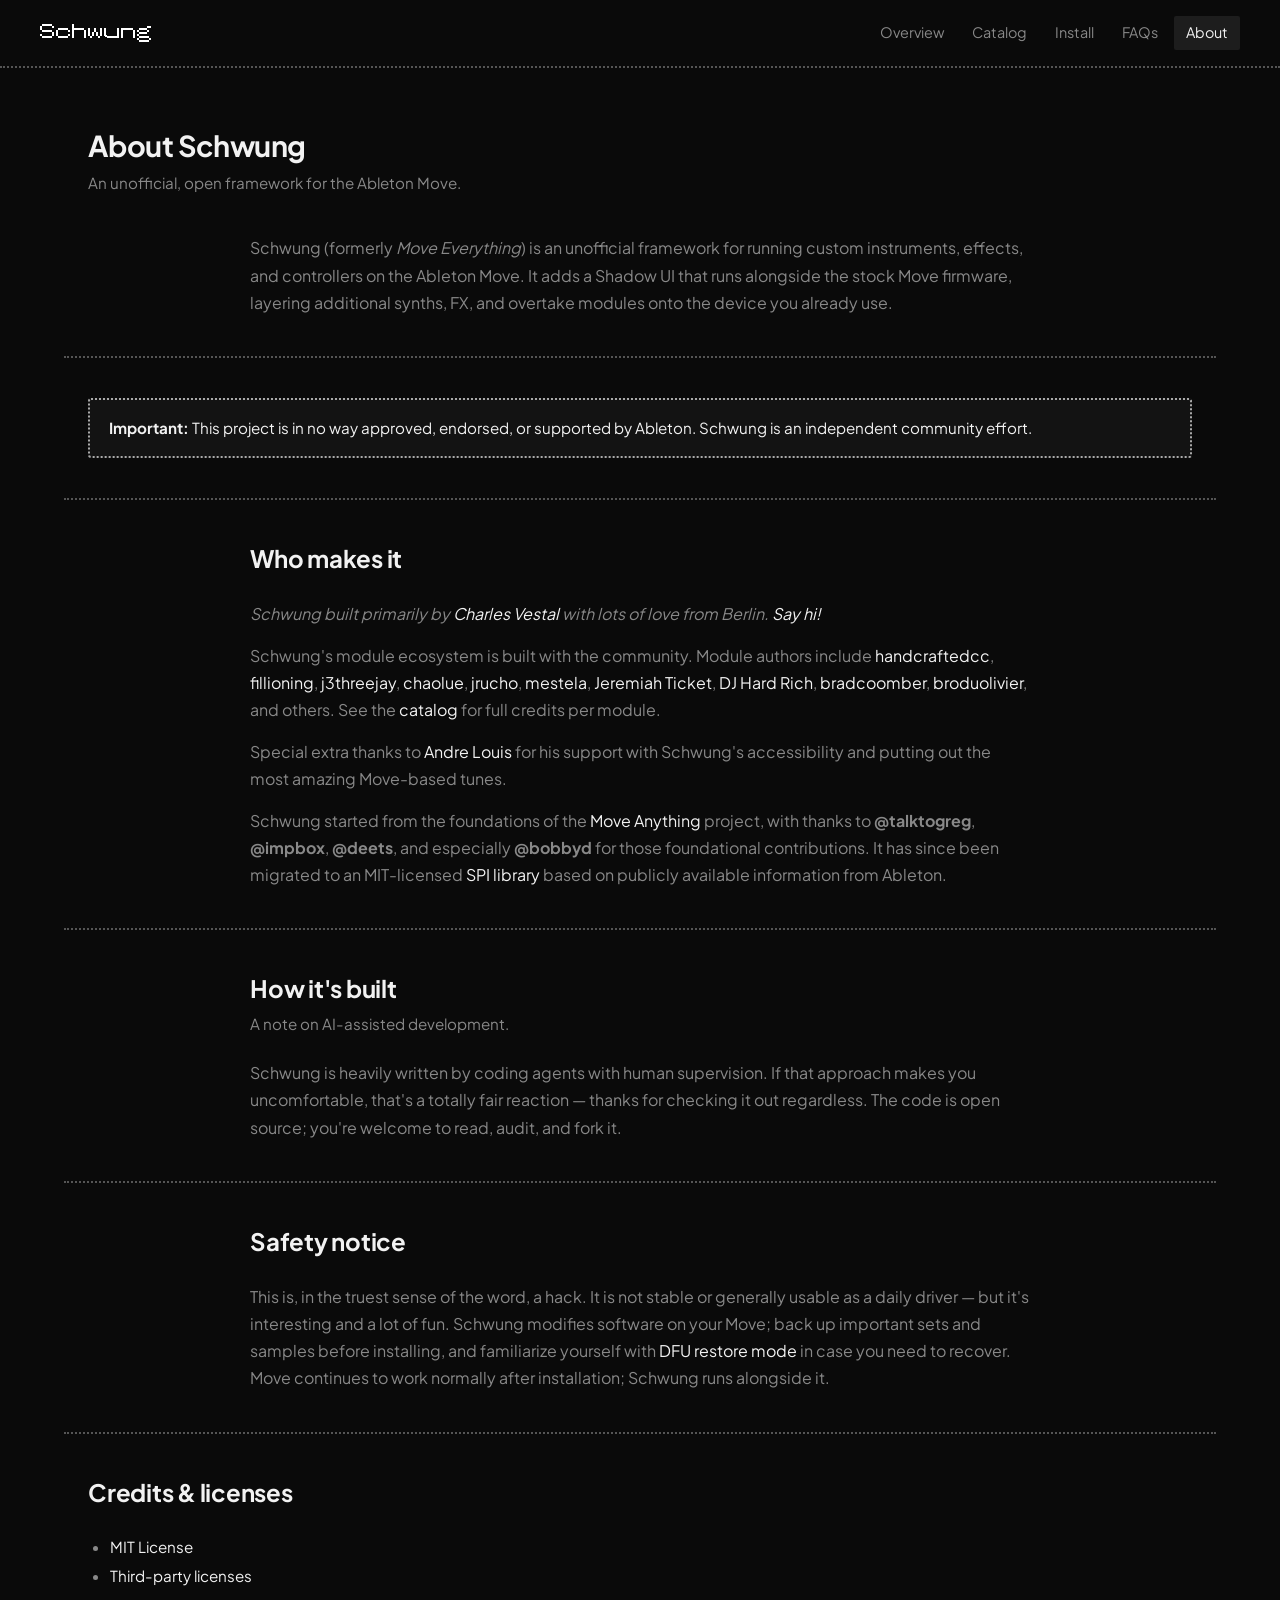
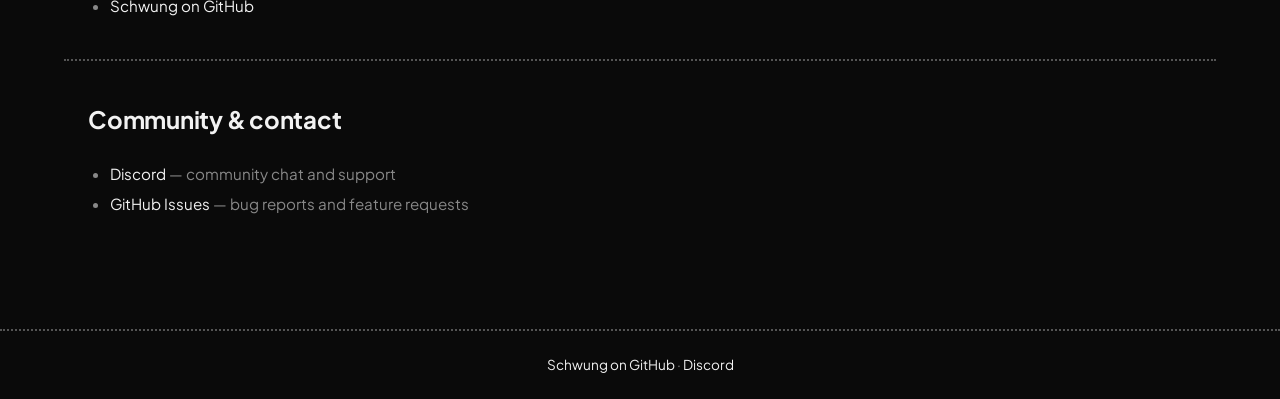
==== about.html @ d6eba62a "Update about.html" ====
<!DOCTYPE html>
<html lang="en">
<head>
    <meta charset="UTF-8">
    <meta name="viewport" content="width=device-width, initial-scale=1.0">
    <title>About · Schwung</title>
    <link rel="stylesheet" href="style.css">
</head>
<body class="page-about">
    <header class="site-nav">
        <div class="nav-inner">
            <a class="nav-brand" href="index.html" aria-label="Schwung home">
                <img src="images/schwung-logo-wordmark.png" alt="Schwung" class="brand-logo">
            </a>
            <nav class="nav-links" aria-label="Primary">
                <a class="nav-link" href="index.html">Overview</a>
                <a class="nav-link" href="catalog.html">Catalog</a>
                <a class="nav-link" href="install.html">Install</a>
                <a class="nav-link" href="faqs.html">FAQs</a>
                <a class="nav-link active" href="about.html" aria-current="page">About</a>
            </nav>
        </div>
    </header>

    <main>
        <div class="page-heading" style="max-width: 1200px; margin: 2rem auto 0; padding: 0 1.5rem;">
            <h1>About Schwung</h1>
            <p class="subtitle">An unofficial, open framework for the Ableton Move.</p>
        </div>

        <section class="section">
            <div class="section-prose">
                <p>
                    Schwung (formerly <em>Move Everything</em>) is an unofficial framework for running custom instruments, effects, and controllers on the Ableton Move. It adds a Shadow UI that runs alongside the stock Move firmware, layering additional synths, FX, and overtake modules onto the device you already use.
                </p>
            </div>
        </section>

        <section class="section">
            <div class="callout">
                <strong>Important:</strong> This project is in no way approved, endorsed, or supported by Ableton. Schwung is an independent community effort.
            </div>
        </section>

        <section class="section">
            <div class="section-header">
                <h2>Who makes it</h2>
            </div>
            <div class="section-prose">
                <p>
                    <!-- TODO: Charles bio paragraph -->
                    <em>Schwung built primarily by <a href="https://charles.pizza">Charles Vestal</a> with lots of love from Berlin. <a href="mailto:charles@charles.pizza">Say hi!</a></em>
                </p>
                <p>
                    Schwung's module ecosystem is built with the community. Module authors include
                    <a href="https://github.com/handcraftedcc" target="_blank" rel="noopener">handcraftedcc</a>,
                    <a href="https://github.com/fillioning" target="_blank" rel="noopener">fillioning</a>,
                    <a href="https://github.com/j3threejay" target="_blank" rel="noopener">j3threejay</a>,
                    <a href="https://github.com/chaolue" target="_blank" rel="noopener">chaolue</a>,
                    <a href="https://github.com/jrucho" target="_blank" rel="noopener">jrucho</a>,
                    <a href="https://github.com/mestela" target="_blank" rel="noopener">mestela</a>,
                    <a href="https://github.com/CatsAreCool710" target="_blank" rel="noopener">Jeremiah Ticket</a>,
                    <a href="https://github.com/djhardrich" target="_blank" rel="noopener">DJ Hard Rich</a>,
                    <a href="https://github.com/wolfrenegade1976" target="_blank" rel="noopener">bradcoomber</a>,
                    <a href="https://github.com/broduoliviercontact-web" target="_blank" rel="noopener">broduolivier</a>,
                    and others. See the <a href="catalog.html">catalog</a> for full credits per module.
                </p>
                <p>Special extra thanks to <a href="https://www.youtube.com/channel/UCqtMRZeGSGWMAy0AX31K0MQ">Andre Louis</a> for his support with Schwung's accessibility and putting out the most amazing Move-based tunes.</p>
                <p>
                    Schwung started from the foundations of the <a href="https://github.com/bobbydigitales/move-anything" target="_blank" rel="noopener">Move Anything</a> project, with thanks to <strong>@talktogreg</strong>, <strong>@impbox</strong>, <strong>@deets</strong>, and especially <strong>@bobbyd</strong> for those foundational contributions. It has since been migrated to an MIT-licensed <a href="https://github.com/charlesvestal/schwung-spi" target="_blank" rel="noopener">SPI library</a> based on publicly available information from Ableton.
                </p>
            </div>
        </section>

        <section class="section">
            <div class="section-header">
                <h2>How it's built</h2>
                <p>A note on AI-assisted development.</p>
            </div>
            <div class="section-prose">
                <p>
                    Schwung is heavily written by coding agents with human supervision. If that approach makes you uncomfortable, that's a totally fair reaction — thanks for checking it out regardless. The code is open source; you're welcome to read, audit, and fork it.
                </p>
            </div>
        </section>

        <section class="section">
            <div class="section-header">
                <h2>Safety notice</h2>
            </div>
            <div class="section-prose">
                <p>
                    This is, in the truest sense of the word, a hack. It is not stable or generally usable as a daily driver — but it's interesting and a lot of fun. Schwung modifies software on your Move; back up important sets and samples before installing, and familiarize yourself with <a href="https://ableton.centercode.com/project/article/item.html?cap=ecd3942a1fe3405eb27a806608401a0b&arttypeid=%7Be70be312-f44a-418b-bb74-ed1030e3a49a%7D&artid=%7BC0A2D9E2-D52F-4DEB-8BEE-356B65C8942E%7D" target="_blank" rel="noopener">DFU restore mode</a> in case you need to recover. Move continues to work normally after installation; Schwung runs alongside it.
                </p>
            </div>
        </section>

        <section class="section">
            <div class="section-header">
                <h2>Credits &amp; licenses</h2>
            </div>
            <ul class="bullet-list">
                <li><a href="https://github.com/charlesvestal/schwung/blob/main/LICENSE" target="_blank" rel="noopener">MIT License</a></li>
                <li><a href="https://github.com/charlesvestal/schwung/blob/main/THIRD_PARTY_LICENSES.md" target="_blank" rel="noopener">Third-party licenses</a></li>
                <li><a href="https://github.com/charlesvestal/schwung" target="_blank" rel="noopener">Schwung on GitHub</a></li>
            </ul>
        </section>

        <section class="section">
            <div class="section-header">
                <h2>Community &amp; contact</h2>
            </div>
            <ul class="bullet-list">
                <li><a href="https://discord.gg/GHWaZCC9bQ" target="_blank" rel="noopener">Discord</a> — community chat and support</li>
                <li><a href="https://github.com/charlesvestal/schwung/issues" target="_blank" rel="noopener">GitHub Issues</a> — bug reports and feature requests</li>
            </ul>
        </section>
    </main>

    <footer class="site-footer">
        <p>
            <a href="https://github.com/charlesvestal/schwung" target="_blank" rel="noopener">Schwung on GitHub</a>
            ·
            <a href="https://discord.gg/GHWaZCC9bQ" target="_blank" rel="noopener">Discord</a>
        </p>
    </footer>
</body>
</html>
---- style.css ----
@font-face { font-family: 'Plus Jakarta Sans'; font-style: normal; font-weight: 400; font-display: swap; src: url('fonts/plus-jakarta-sans-400.woff2') format('woff2'); }
@font-face { font-family: 'Plus Jakarta Sans'; font-style: normal; font-weight: 500; font-display: swap; src: url('fonts/plus-jakarta-sans-500.woff2') format('woff2'); }
@font-face { font-family: 'Plus Jakarta Sans'; font-style: normal; font-weight: 600; font-display: swap; src: url('fonts/plus-jakarta-sans-600.woff2') format('woff2'); }
@font-face { font-family: 'Plus Jakarta Sans'; font-style: normal; font-weight: 700; font-display: swap; src: url('fonts/plus-jakarta-sans-700.woff2') format('woff2'); }
@font-face { font-family: 'IBM Plex Mono'; font-style: normal; font-weight: 400; font-display: swap; src: url('fonts/ibm-plex-mono-400.woff2') format('woff2'); }
@font-face { font-family: 'IBM Plex Mono'; font-style: normal; font-weight: 600; font-display: swap; src: url('fonts/ibm-plex-mono-600.woff2') format('woff2'); }

:root {
    --font-stack: "Plus Jakarta Sans", -apple-system, BlinkMacSystemFont, "Segoe UI", Roboto, Oxygen-Sans, Ubuntu, Cantarell, sans-serif;
    --font-mono: "IBM Plex Mono", "SF Mono", SFMono-Regular, Consolas, "Liberation Mono", Menlo, monospace;
    --bg: #0a0a0a;
    --bg-card: #141414;
    --bg-card-hover: #1c1c1c;
    --text: #f2f2f2;
    --text-muted: #888888;
    --accent: #f2f2f2;
    --accent-dim: #aaaaaa;
    --border: #555555;
    --badge-synth: #3a3a3a;
    --badge-fx: #4a4a4a;
    --badge-midi: #5a5a5a;
    --badge-overtake: #6a6a6a;
    --badge-tool: #444444;
    --badge-utility: #2c2c2c;
    --radius: 2px;
    --radius-tight: 1px;
}

* {
    margin: 0;
    padding: 0;
    box-sizing: border-box;
}

body {
    font-family: var(--font-stack);
    background: var(--bg);
    color: var(--text);
    line-height: 1.5;
    min-height: 100vh;
}

/* Global link styling — every anchor inherits these by default. Component
   styles (e.g. .nav-link, .btn) still override when needed. */
a {
    color: var(--accent);
    text-decoration: none;
}

a:hover {
    text-decoration: underline;
}

/* Site nav (shared across all pages) */
.site-nav {
    border-bottom: 2px dotted var(--border);
    padding: 1rem 1.5rem;
    background: var(--bg);
}

.nav-inner {
    max-width: 1200px;
    margin: 0 auto;
    display: flex;
    align-items: center;
    justify-content: space-between;
    gap: 1rem;
    flex-wrap: wrap;
}

.nav-brand {
    color: var(--accent);
    font-weight: 700;
    font-size: 1.25rem;
    letter-spacing: -0.01em;
    text-decoration: none;
    display: inline-flex;
    align-items: center;
}

.brand-logo {
    /* 1x source (111x18); display 1:1 — no scaling */
    height: 18px;
    width: auto;
    image-rendering: pixelated;
    image-rendering: -moz-crisp-edges;
    image-rendering: crisp-edges;
    display: block;
}

.hero-logo {
    display: flex;
    flex-direction: column;
    align-items: center;
    margin: 0 auto 1.5rem;
}

.hero-logo-balls,
.hero-logo-mark {
    image-rendering: pixelated;
    image-rendering: -moz-crisp-edges;
    image-rendering: crisp-edges;
    display: block;
    width: auto;
}

.hero-logo-balls {
    /* asset pre-scaled 3x (384x108); display 1:1 */
    height: 108px;
}

.hero-logo-mark {
    /* asset pre-scaled 3x (333x54); display 1:1 */
    height: 54px;
}

.nav-links {
    display: flex;
    gap: 0.25rem;
    flex-wrap: wrap;
}

.nav-link {
    color: var(--text-muted);
    text-decoration: none;
    padding: 0.4rem 0.75rem;
    border-radius: 2px;
    font-size: 0.9rem;
    transition: color 0.15s ease, background 0.15s ease;
}

.nav-link:hover {
    color: var(--text);
}

.nav-link.active {
    color: var(--accent);
    background: rgba(255, 255, 255, 0.08);
}

.hero-already-installed {
    margin-top: 0.4rem;
    font-size: 0.8rem;
    color: var(--text-muted);
}

/* Page heading (catalog/install/about top of <main>) */
.page-heading {
    margin-bottom: 1.25rem;
}

h1 {
    font-size: 1.8rem;
    font-weight: 700;
    letter-spacing: -0.02em;
    color: var(--accent);
}

.subtitle {
    color: var(--text-muted);
    font-size: 0.95rem;
    margin-top: 0.25rem;
}

main {
    max-width: 1200px;
    margin: 0 auto;
    padding: 1.5rem;
}

/* Controls */
.controls {
    display: flex;
    justify-content: space-between;
    align-items: center;
    flex-wrap: wrap;
    gap: 1rem;
    margin-bottom: 1rem;
}

.filters {
    display: flex;
    flex-wrap: wrap;
    gap: 0.4rem;
}

.filter-btn {
    background: transparent;
    border: 2px dotted var(--border);
    color: var(--text-muted);
    padding: 0.4rem 0.8rem;
    border-radius: 2px;
    cursor: pointer;
    font-size: 0.85rem;
    transition: all 0.15s ease;
}

.filter-btn:hover {
    border-color: var(--accent-dim);
    color: var(--text);
}

.filter-btn.active {
    background: var(--accent);
    border-color: var(--accent);
    color: #1a1a2e;
    font-weight: 600;
}

.sort-controls {
    display: flex;
    align-items: center;
    gap: 0.5rem;
    font-size: 0.85rem;
    color: var(--text-muted);
}

#sort-select {
    background: var(--bg-card);
    border: 2px dotted var(--border);
    color: var(--text);
    padding: 0.4rem 0.6rem;
    border-radius: 2px;
    font-size: 0.85rem;
    cursor: pointer;
}

.module-count {
    font-size: 0.85rem;
    color: var(--text-muted);
    margin-bottom: 1rem;
}

/* Grid */
.module-grid {
    display: grid;
    grid-template-columns: repeat(auto-fill, minmax(340px, 1fr));
    gap: 1rem;
}

/* Card */
.module-card {
    background: var(--bg-card);
    border: 2px dotted var(--border);
    border-radius: 3px;
    padding: 1.2rem;
    transition: background 0.15s ease, border-color 0.15s ease;
    display: flex;
    flex-direction: column;
    gap: 0.6rem;
}

.module-card:hover {
    background: var(--bg-card-hover);
    border-color: var(--accent-dim);
}

.card-header {
    display: flex;
    justify-content: space-between;
    align-items: flex-start;
    gap: 0.5rem;
}

.module-name {
    font-size: 1.1rem;
    font-weight: 600;
}

.module-name a {
    color: var(--text);
    text-decoration: none;
}

.module-name a:hover {
    color: var(--accent);
}

.badge {
    font-size: 0.7rem;
    font-weight: 600;
    padding: 0.2rem 0.5rem;
    border-radius: 1px;
    white-space: nowrap;
    text-transform: uppercase;
    letter-spacing: 0.04em;
    flex-shrink: 0;
}

.badge-sound_generator { background: var(--badge-synth); color: #fff; }
.badge-audio_fx { background: var(--badge-fx); color: #fff; }
.badge-midi_fx { background: var(--badge-midi); color: #fff; }
.badge-overtake { background: var(--badge-overtake); color: #fff; }
.badge-tool { background: var(--badge-tool); color: #fff; }
.badge-utility { background: var(--badge-utility); color: #fff; }

.module-description {
    font-size: 0.9rem;
    color: var(--text-muted);
    line-height: 1.45;
}

.module-meta {
    display: flex;
    justify-content: space-between;
    align-items: center;
    font-size: 0.8rem;
    color: var(--text-muted);
}

.module-version {
    font-size: 0.75rem;
    color: var(--text-muted);
    font-family: var(--font-mono);
}

.module-dates {
    display: flex;
    gap: 1rem;
    font-size: 0.75rem;
    color: var(--text-muted);
}

.module-requires {
    font-size: 0.8rem;
    color: var(--accent-dim);
    font-style: italic;
}

.card-footer {
    display: flex;
    justify-content: space-between;
    align-items: center;
    margin-top: auto;
    padding-top: 0.4rem;
}

.download-count {
    font-size: 0.8rem;
    color: var(--text-muted);
    display: flex;
    align-items: center;
    gap: 0.3rem;
}

.download-count svg {
    width: 14px;
    height: 14px;
    fill: currentColor;
}

/* Audio preview */
.audio-preview {
    display: flex;
    align-items: center;
    gap: 0.5rem;
}

.play-btn {
    background: none;
    border: 2px dotted var(--border);
    color: var(--accent);
    width: 32px;
    height: 32px;
    border-radius: 50%;
    cursor: pointer;
    display: flex;
    align-items: center;
    justify-content: center;
    transition: all 0.15s ease;
    flex-shrink: 0;
}

.play-btn:hover {
    background: var(--accent);
    color: #1a1a2e;
    border-color: var(--accent);
}

.play-btn.playing {
    background: var(--accent);
    color: #1a1a2e;
    border-color: var(--accent);
}

.play-btn svg {
    width: 14px;
    height: 14px;
    fill: currentColor;
}

.progress-bar {
    flex: 1;
    height: 4px;
    background: var(--border);
    border-radius: 2px;
    overflow: hidden;
    cursor: pointer;
}

.progress-fill {
    height: 100%;
    background: var(--accent);
    width: 0%;
    border-radius: 2px;
    transition: width 0.1s linear;
}

/* Footer */
footer,
.site-footer {
    border-top: 2px dotted var(--border);
    padding: 1.5rem;
    text-align: center;
    margin-top: 3rem;
    color: var(--text-muted);
    font-size: 0.85rem;
}

footer a,
.site-footer a {
    color: var(--accent);
    text-decoration: none;
}

footer a:hover,
.site-footer a:hover {
    text-decoration: underline;
}

/* Hero (landing page) */
.hero {
    max-width: 1200px;
    margin: 0 auto;
    padding: 4rem 1.5rem 2.5rem;
    text-align: center;
}

.hero h1 {
    font-size: 2.6rem;
    line-height: 1.15;
    color: var(--text);
    max-width: 22ch;
    margin: 0 auto 1rem;
}

.hero h1 .accent {
    color: var(--accent);
}

.hero-lede {
    font-size: 1.1rem;
    color: var(--text-muted);
    max-width: 60ch;
    margin: 0 auto 1.25rem;
    line-height: 1.6;
}

.hero-disclaimer {
    font-size: 0.8rem;
    color: var(--text-muted);
    font-style: italic;
    margin-bottom: 1.75rem;
}

.hero-actions {
    display: flex;
    gap: 0.75rem;
    justify-content: center;
    flex-wrap: wrap;
}

.installer-version {
    margin-top: 1.25rem;
    font-size: 0.85rem;
    color: var(--text-muted);
}

.installer-version a {
    color: var(--accent);
    text-decoration: none;
}

.installer-version a:hover {
    text-decoration: underline;
}

.installer-version code {
    font-family: var(--font-mono);
    color: var(--text);
}

/* Buttons */
.btn {
    display: inline-flex;
    align-items: center;
    gap: 0.4rem;
    padding: 0.7rem 1.2rem;
    border-radius: 2px;
    font-size: 0.95rem;
    font-weight: 600;
    text-decoration: none;
    border: 2px dotted transparent;
    cursor: pointer;
    transition: background 0.15s ease, border-color 0.15s ease, color 0.15s ease;
}

.btn-primary {
    background: var(--accent);
    color: #1a1a2e;
    border-color: var(--accent);
}

.btn-primary:hover {
    background: var(--accent-dim);
    border-color: var(--accent-dim);
}

.btn-secondary {
    background: transparent;
    color: var(--text);
    border-color: var(--border);
}

.btn-secondary:hover {
    border-color: var(--accent-dim);
    color: var(--accent);
}

/* Generic content section */
.section {
    max-width: 1200px;
    margin: 0 auto;
    padding: 2.5rem 1.5rem;
}

.section + .section {
    border-top: 2px dotted var(--border);
}

.section-header {
    margin-bottom: 1.5rem;
}

/* When the section's body is prose (not a grid), center the header column too */
.section:has(> .section-prose) .section-header {
    max-width: 65ch;
    margin-left: auto;
    margin-right: auto;
}

.section-header h2 {
    font-size: 1.5rem;
    font-weight: 700;
    letter-spacing: -0.01em;
    color: var(--text);
    margin-bottom: 0.4rem;
}

.section-header p {
    color: var(--text-muted);
    font-size: 0.95rem;
    max-width: 65ch;
}

.section-prose {
    color: var(--text-muted);
    font-size: 1rem;
    line-height: 1.7;
    max-width: 65ch;
    margin-left: auto;
    margin-right: auto;
}

.section-prose p + p {
    margin-top: 0.9rem;
}

.section-prose a {
    color: var(--accent);
    text-decoration: none;
}

.section-prose a:hover {
    text-decoration: underline;
}

/* "At a glance" list — pixel-art bullet markers, generous spacing */
.glance-list {
    list-style: none;
    margin: 0.6rem auto 0;
    padding: 0;
    color: var(--text-muted);
    font-size: 1rem;
    line-height: 1.65;
    max-width: 65ch;
}

.glance-list li {
    position: relative;
    padding: 0.55rem 0 0.55rem 1.6rem;
    border-bottom: 2px dotted var(--border);
}

.glance-list li:last-child {
    border-bottom: none;
}

.glance-list li::before {
    content: '';
    position: absolute;
    left: 0;
    top: 1rem;
    width: 6px;
    height: 6px;
    background: var(--accent);
    border-radius: 1px;
}

.glance-list a {
    color: var(--accent);
    text-decoration: none;
    border-bottom: 1px dotted var(--accent-dim);
}

.glance-list a:hover {
    border-bottom-style: solid;
}

.glance-list b {
    font-weight: 600;
}

/* Feature grid (What Schwung adds) */
.feature-grid {
    display: grid;
    grid-template-columns: repeat(4, 1fr);
    gap: 1rem;
}

.feature-card {
    background: var(--bg-card);
    border: 2px dotted var(--border);
    border-radius: 3px;
    padding: 1.1rem;
    display: flex;
    flex-direction: column;
    gap: 0.4rem;
}

.feature-card h3 {
    font-size: 1rem;
    font-weight: 600;
    color: var(--accent);
    margin: 0;
}

.feature-card p {
    font-size: 0.85rem;
    color: var(--text-muted);
    line-height: 1.5;
    margin: 0;
}

/* Category grid (Module ecosystem) */
.category-grid {
    display: grid;
    grid-template-columns: repeat(3, 1fr);
    gap: 1rem;
}

.category-card {
    background: var(--bg-card);
    border: 2px dotted var(--border);
    border-radius: 3px;
    padding: 1.25rem;
    text-decoration: none;
    color: var(--text);
    transition: background 0.15s ease, border-color 0.15s ease;
    display: flex;
    flex-direction: column;
    gap: 0.4rem;
}

.category-card:hover {
    background: var(--bg-card-hover);
    border-color: var(--accent-dim);
}

.category-card h3 {
    font-size: 1.05rem;
    font-weight: 600;
    color: var(--accent);
    margin: 0;
}

.category-card .count {
    font-size: 0.85rem;
    color: var(--text-muted);
}

.category-card .arrow {
    margin-top: auto;
    font-size: 0.85rem;
    color: var(--accent);
}

/* CTA strip */
.cta-strip {
    max-width: 1200px;
    margin: 2rem auto 0;
    padding: 2.5rem 1.5rem;
    border-top: 2px dotted var(--border);
    text-align: center;
}

.cta-strip h2 {
    font-size: 1.4rem;
    font-weight: 700;
    color: var(--text);
    margin-bottom: 1rem;
}

.cta-strip .actions {
    display: flex;
    gap: 0.75rem;
    justify-content: center;
    flex-wrap: wrap;
}

/* Callout (Ableton disclaimer on About) */
.callout {
    border: 2px dotted var(--accent-dim);
    background: rgba(255, 255, 255, 0.04);
    color: var(--text);
    border-radius: 3px;
    padding: 1rem 1.2rem;
    font-size: 0.95rem;
    line-height: 1.6;
}

.callout strong {
    color: var(--accent);
}

/* Code block (install page) */
.code-block {
    position: relative;
    background: var(--bg-card);
    border: 2px dotted var(--border);
    border-radius: 2px;
    padding: 1rem 3rem 1rem 1rem;
    overflow-x: auto;
    margin: 0.6rem 0;
}

.code-block pre {
    margin: 0;
    color: var(--text);
    font-family: var(--font-mono);
    font-size: 0.85rem;
    line-height: 1.5;
    white-space: pre-wrap;
    word-break: break-all;
}

.copy-btn {
    position: absolute;
    top: 0.5rem;
    right: 0.5rem;
    background: var(--bg);
    border: 2px dotted var(--border);
    color: var(--text-muted);
    border-radius: 2px;
    padding: 0.25rem 0.5rem;
    font-size: 0.75rem;
    cursor: pointer;
    transition: color 0.15s ease, border-color 0.15s ease;
}

.copy-btn:hover {
    color: var(--accent);
    border-color: var(--accent-dim);
}

.copy-btn.copied {
    color: var(--accent);
}

/* Install page: platform download row */
.platform-buttons {
    display: flex;
    gap: 0.75rem;
    flex-wrap: wrap;
    margin: 0.5rem 0 0.4rem;
}

.platform-buttons .btn.detected {
    box-shadow: 0 0 0 2px var(--accent);
    position: relative;
}

.platform-buttons .btn.detected::after {
    content: 'detected';
    position: absolute;
    top: -0.7rem;
    right: 0.5rem;
    font-size: 0.65rem;
    text-transform: uppercase;
    letter-spacing: 0.05em;
    color: var(--accent);
    background: var(--bg);
    padding: 0 0.3rem;
    font-weight: 700;
}

/* Generic content list */
.bullet-list {
    list-style: disc;
    padding-left: 1.4rem;
    color: var(--text-muted);
    font-size: 0.95rem;
    line-height: 1.7;
}

.bullet-list li + li {
    margin-top: 0.25rem;
}

.bullet-list strong {
    color: var(--text);
}

.bullet-list a {
    color: var(--accent);
    text-decoration: none;
}

.bullet-list a:hover {
    text-decoration: underline;
}

/* FAQ items (native <details>/<summary>) */
.faq-list {
    display: flex;
    flex-direction: column;
    gap: 0.4rem;
}

.faq-item {
    background: var(--bg-card);
    border: 2px dotted var(--border);
    border-radius: 3px;
    overflow: hidden;
}

.faq-item > summary {
    list-style: none;
    cursor: pointer;
    padding: 0.85rem 1rem;
    font-size: 0.95rem;
    font-weight: 600;
    color: var(--text);
    display: flex;
    align-items: center;
    justify-content: space-between;
    gap: 1rem;
    transition: color 0.15s ease;
}

.faq-item > summary::-webkit-details-marker {
    display: none;
}

.faq-item > summary::after {
    content: '+';
    color: var(--accent-dim);
    font-weight: 400;
    font-size: 1.25rem;
    line-height: 1;
}

.faq-item[open] > summary::after {
    content: '−';
}

.faq-item > summary:hover {
    color: var(--accent);
}

.faq-body {
    padding: 0 1rem 1rem;
    color: var(--text-muted);
    font-size: 0.95rem;
    line-height: 1.65;
    max-width: 70ch;
}

.faq-body p + p {
    margin-top: 0.6rem;
}

/* Custom-counter list rendering so markers always sit inside the card
   regardless of browser (Safari renders default outside-position markers
   into the parent's overflow). */
.faq-body ol,
.faq-body ul {
    list-style: none;
    margin: 0.5rem 0;
    padding-left: 2rem;
}

.faq-body ol {
    counter-reset: faqstep;
}

.faq-body ol li,
.faq-body ul li {
    position: relative;
}

.faq-body ol li + li,
.faq-body ul li + li {
    margin-top: 0.25rem;
}

.faq-body ol li {
    counter-increment: faqstep;
}

.faq-body ol li::before {
    content: counter(faqstep) ".";
    position: absolute;
    left: -1.5rem;
    color: var(--accent-dim);
    font-weight: 600;
    width: 1.25rem;
    text-align: right;
}

.faq-body ul li::before {
    content: '';
    position: absolute;
    left: -1rem;
    top: 0.65em;
    width: 5px;
    height: 5px;
    background: var(--accent);
    border-radius: 1px;
}

.faq-body a {
    color: var(--accent);
    text-decoration: none;
}

.faq-body a:hover {
    text-decoration: underline;
}

.faq-body pre {
    background: var(--bg);
    border: 2px dotted var(--border);
    border-radius: 2px;
    padding: 0.6rem 0.8rem;
    margin: 0.5rem 0;
    overflow-x: auto;
    font-family: var(--font-mono);
    font-size: 0.8rem;
    color: var(--text);
}

.faq-body code {
    font-family: var(--font-mono);
    font-size: 0.85em;
    color: var(--text);
}

/* Responsive overrides for new sections */
@media (max-width: 900px) {
    .feature-grid {
        grid-template-columns: repeat(2, 1fr);
    }
    .category-grid {
        grid-template-columns: repeat(2, 1fr);
    }
}

@media (max-width: 560px) {
    .hero {
        padding: 2.5rem 1rem 1.5rem;
    }
    .hero h1 {
        font-size: 2rem;
    }
    .feature-grid,
    .category-grid {
        grid-template-columns: 1fr;
    }
    .nav-inner {
        flex-direction: column;
        align-items: flex-start;
    }
    .section {
        padding: 2rem 1rem;
    }
}

/* Responsive */
@media (max-width: 768px) {
    .module-grid {
        grid-template-columns: 1fr 1fr;
    }
    .controls {
        flex-direction: column;
        align-items: flex-start;
    }
}

@media (max-width: 500px) {
    .module-grid {
        grid-template-columns: 1fr;
    }
    header {
        padding: 1.5rem 1rem 1rem;
    }
    main {
        padding: 1rem;
    }
}
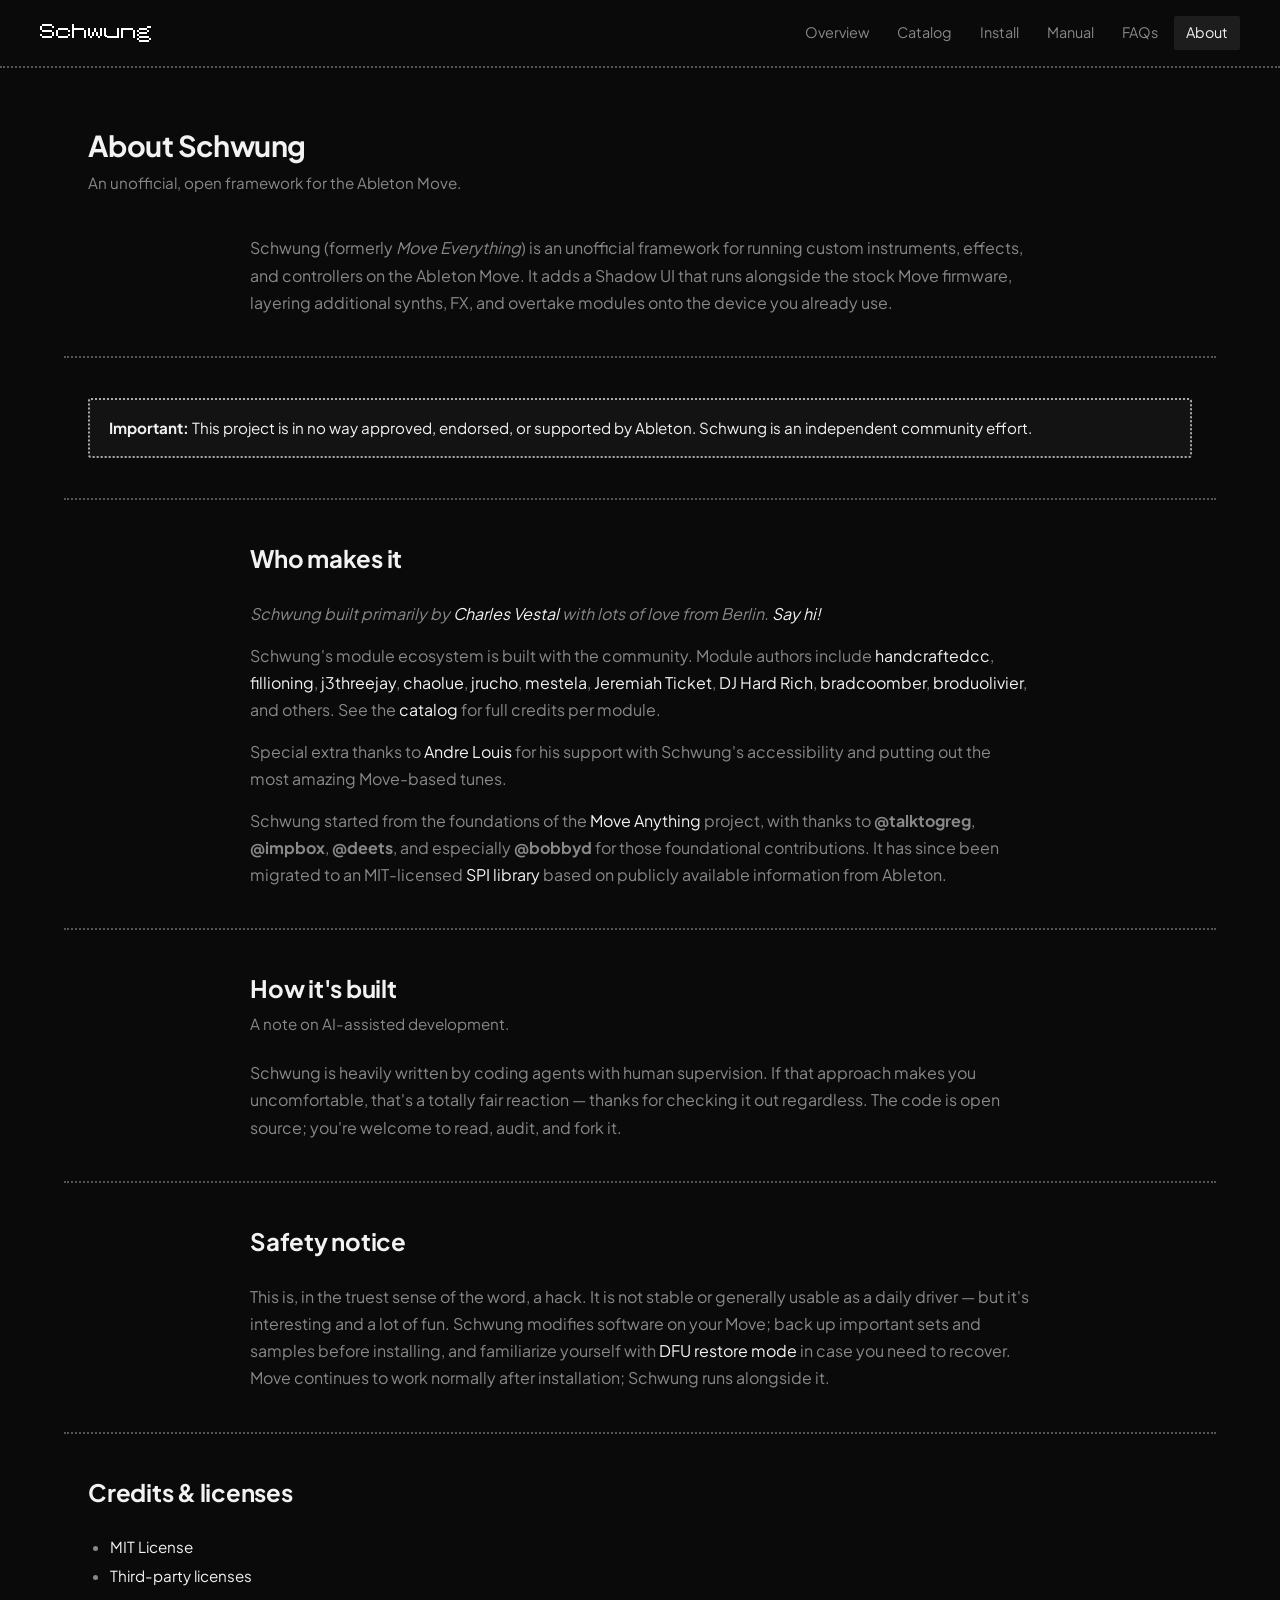
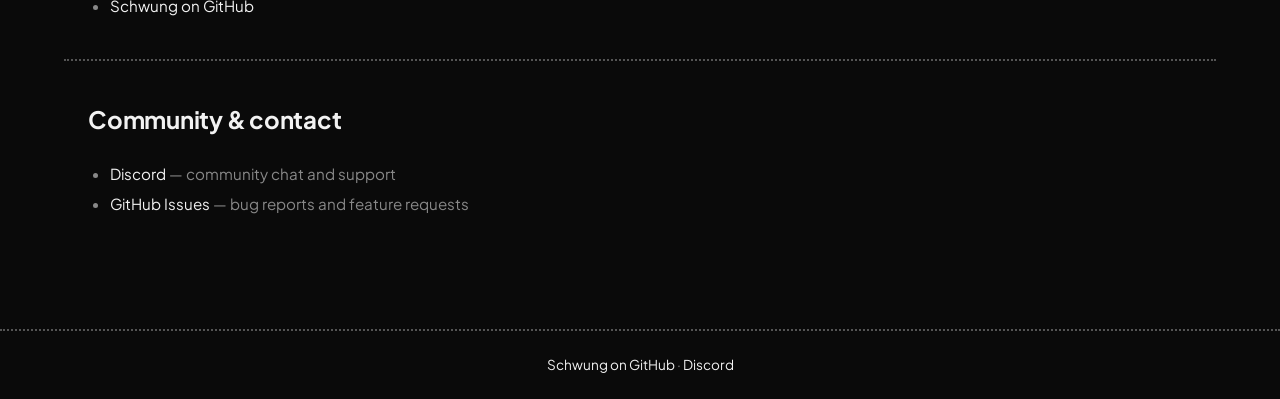
==== commit 6557902b: "Add Manual page Sticky-TOC layout with collapsible deep-dives for Link Audio tradeoffs, Forward Chan" ====
--- a/about.html
+++ b/about.html
@@ -7,6 +7,7 @@
     <link rel="stylesheet" href="style.css">
 </head>
 <body class="page-about">
+    <a href="#main" class="skip-link">Skip to main content</a>
     <header class="site-nav">
         <div class="nav-inner">
             <a class="nav-brand" href="index.html" aria-label="Schwung home">
@@ -16,13 +17,14 @@
                 <a class="nav-link" href="index.html">Overview</a>
                 <a class="nav-link" href="catalog.html">Catalog</a>
                 <a class="nav-link" href="install.html">Install</a>
+                <a class="nav-link" href="manual.html">Manual</a>
                 <a class="nav-link" href="faqs.html">FAQs</a>
                 <a class="nav-link active" href="about.html" aria-current="page">About</a>
             </nav>
         </div>
     </header>
 
-    <main>
+    <main id="main">
         <div class="page-heading" style="max-width: 1200px; margin: 2rem auto 0; padding: 0 1.5rem;">
             <h1>About Schwung</h1>
             <p class="subtitle">An unofficial, open framework for the Ableton Move.</p>
--- a/style.css
+++ b/style.css
@@ -51,6 +51,54 @@
     text-decoration: underline;
 }
 
+/* Focus visibility for keyboard users (mouse clicks don't trigger this) */
+:focus {
+    outline: none;
+}
+
+:focus-visible {
+    outline: 2px solid var(--accent);
+    outline-offset: 2px;
+    border-radius: 2px;
+}
+
+a:focus-visible,
+button:focus-visible,
+[role="button"]:focus-visible,
+summary:focus-visible,
+select:focus-visible,
+input:focus-visible {
+    outline: 2px solid var(--accent);
+    outline-offset: 2px;
+}
+
+/* Skip link — hidden until focused via keyboard */
+.skip-link {
+    position: absolute;
+    top: -100px;
+    left: 0.5rem;
+    background: var(--accent);
+    color: var(--bg);
+    padding: 0.5rem 0.75rem;
+    border-radius: 2px;
+    font-weight: 600;
+    text-decoration: none;
+    z-index: 100;
+    transition: top 0.15s ease;
+}
+
+.skip-link:focus,
+.skip-link:focus-visible {
+    top: 0.5rem;
+}
+
+/* Honor prefers-reduced-motion: hide animated hero GIF, leave wordmark */
+@media (prefers-reduced-motion: reduce) {
+    .hero-logo-balls {
+        display: none;
+    }
+}
+
 /* Site nav (shared across all pages) */
 .site-nav {
     border-bottom: 2px dotted var(--border);
@@ -976,6 +1024,293 @@
     color: var(--text);
 }
 
+/* Manual page layout */
+.manual-shell {
+    max-width: 1200px;
+    margin: 0 auto;
+    padding: 1.5rem;
+    display: grid;
+    grid-template-columns: 220px 1fr;
+    gap: 2.5rem;
+    align-items: start;
+}
+
+.manual-toc {
+    position: sticky;
+    top: 1.25rem;
+    max-height: calc(100vh - 2.5rem);
+    overflow-y: auto;
+    padding-right: 0.5rem;
+    border-right: 2px dotted var(--border);
+}
+
+.manual-toc h2 {
+    font-size: 0.7rem;
+    text-transform: uppercase;
+    letter-spacing: 0.08em;
+    color: var(--text-muted);
+    margin-bottom: 0.6rem;
+    font-weight: 600;
+}
+
+.manual-toc ol {
+    list-style: none;
+    counter-reset: tocstep;
+    padding: 0;
+    margin: 0;
+}
+
+.manual-toc li {
+    counter-increment: tocstep;
+    margin: 0;
+}
+
+.manual-toc a {
+    display: block;
+    padding: 0.3rem 0 0.3rem 1.6rem;
+    position: relative;
+    font-size: 0.85rem;
+    color: var(--text-muted);
+    text-decoration: none;
+    line-height: 1.35;
+    border-bottom: 1px dotted transparent;
+}
+
+.manual-toc a::before {
+    content: counter(tocstep, decimal-leading-zero);
+    position: absolute;
+    left: 0;
+    top: 0.3rem;
+    color: var(--accent-dim);
+    font-family: var(--font-mono);
+    font-size: 0.7rem;
+}
+
+.manual-toc a:hover {
+    color: var(--accent);
+    text-decoration: none;
+}
+
+.manual-content {
+    min-width: 0;
+    max-width: 70ch;
+}
+
+.manual-content h2 {
+    font-size: 1.4rem;
+    font-weight: 700;
+    color: var(--accent);
+    letter-spacing: -0.01em;
+    margin: 0 0 0.5rem;
+    padding-top: 0.5rem;
+    scroll-margin-top: 1.5rem;
+}
+
+.manual-content h3 {
+    font-size: 1.05rem;
+    font-weight: 600;
+    color: var(--text);
+    margin: 1.5rem 0 0.5rem;
+    scroll-margin-top: 1.5rem;
+}
+
+.manual-section + .manual-section {
+    margin-top: 2.5rem;
+    padding-top: 2.5rem;
+    border-top: 2px dotted var(--border);
+}
+
+.manual-content p,
+.manual-content ul,
+.manual-content ol {
+    color: var(--text-muted);
+    font-size: 0.95rem;
+    line-height: 1.65;
+}
+
+.manual-content p + p,
+.manual-content p + ul,
+.manual-content p + ol,
+.manual-content ul + p,
+.manual-content ol + p {
+    margin-top: 0.7rem;
+}
+
+.manual-content ul,
+.manual-content ol {
+    padding-left: 1.4rem;
+    margin: 0.6rem 0;
+}
+
+.manual-content li + li {
+    margin-top: 0.3rem;
+}
+
+.manual-content ul li::marker {
+    color: var(--accent-dim);
+}
+
+.manual-content ol li::marker {
+    color: var(--accent-dim);
+    font-family: var(--font-mono);
+    font-size: 0.85em;
+}
+
+.manual-content strong {
+    color: var(--text);
+    font-weight: 600;
+}
+
+.manual-content code {
+    font-family: var(--font-mono);
+    font-size: 0.85em;
+    color: var(--text);
+    background: var(--bg-card);
+    padding: 0.05rem 0.3rem;
+    border-radius: 2px;
+}
+
+.manual-content pre {
+    background: var(--bg-card);
+    border: 2px dotted var(--border);
+    border-radius: 2px;
+    padding: 0.8rem 1rem;
+    margin: 0.8rem 0;
+    overflow-x: auto;
+    font-family: var(--font-mono);
+    font-size: 0.8rem;
+    line-height: 1.45;
+    color: var(--text);
+}
+
+.manual-content pre code {
+    background: transparent;
+    padding: 0;
+    font-size: 1em;
+}
+
+.manual-content a {
+    color: var(--accent);
+    border-bottom: 1px dotted var(--accent-dim);
+    text-decoration: none;
+}
+
+.manual-content a:hover {
+    border-bottom-style: solid;
+}
+
+/* Shortcut / parameter tables */
+.shortcut-table {
+    width: 100%;
+    border-collapse: collapse;
+    margin: 0.8rem 0;
+    font-size: 0.9rem;
+    color: var(--text-muted);
+}
+
+.shortcut-table caption {
+    text-align: left;
+    font-size: 0.8rem;
+    color: var(--text-muted);
+    text-transform: uppercase;
+    letter-spacing: 0.06em;
+    margin-bottom: 0.4rem;
+    font-weight: 600;
+}
+
+.shortcut-table th,
+.shortcut-table td {
+    text-align: left;
+    padding: 0.55rem 0.7rem;
+    border-bottom: 2px dotted var(--border);
+    vertical-align: top;
+}
+
+.shortcut-table th {
+    font-size: 0.75rem;
+    text-transform: uppercase;
+    letter-spacing: 0.06em;
+    color: var(--accent-dim);
+    font-weight: 600;
+    border-bottom-color: var(--accent-dim);
+}
+
+.shortcut-table tr:last-child td {
+    border-bottom: none;
+}
+
+.shortcut-table td:first-child {
+    color: var(--text);
+    font-weight: 500;
+    white-space: nowrap;
+}
+
+.shortcut-table kbd {
+    display: inline-block;
+    font-family: var(--font-mono);
+    font-size: 0.75rem;
+    background: var(--bg-card);
+    border: 1px solid var(--border);
+    border-bottom-width: 2px;
+    border-radius: 2px;
+    padding: 0.1rem 0.35rem;
+    color: var(--text);
+    line-height: 1.3;
+}
+
+/* Notes / limitations callouts */
+.note {
+    border: 2px dotted var(--accent-dim);
+    background: rgba(255, 255, 255, 0.03);
+    border-radius: 3px;
+    padding: 0.8rem 1rem;
+    margin: 1rem 0;
+    font-size: 0.9rem;
+    line-height: 1.6;
+    color: var(--text-muted);
+}
+
+.note strong {
+    color: var(--accent);
+}
+
+.note.warning {
+    border-color: #b89c5c;
+}
+
+.note.warning strong {
+    color: #d6b878;
+}
+
+/* Inline collapsible deep-dives reuse .faq-item but tighter */
+.manual-content .faq-list {
+    margin: 1rem 0;
+}
+
+.manual-content .faq-item > summary {
+    padding: 0.65rem 0.9rem;
+    font-size: 0.9rem;
+}
+
+.manual-content .faq-body {
+    padding: 0 0.9rem 0.9rem;
+    font-size: 0.9rem;
+}
+
+@media (max-width: 900px) {
+    .manual-shell {
+        grid-template-columns: 1fr;
+        gap: 1.5rem;
+    }
+    .manual-toc {
+        position: static;
+        max-height: none;
+        border-right: none;
+        border-bottom: 2px dotted var(--border);
+        padding: 0 0 1rem;
+    }
+}
+
 /* Responsive overrides for new sections */
 @media (max-width: 900px) {
     .feature-grid {
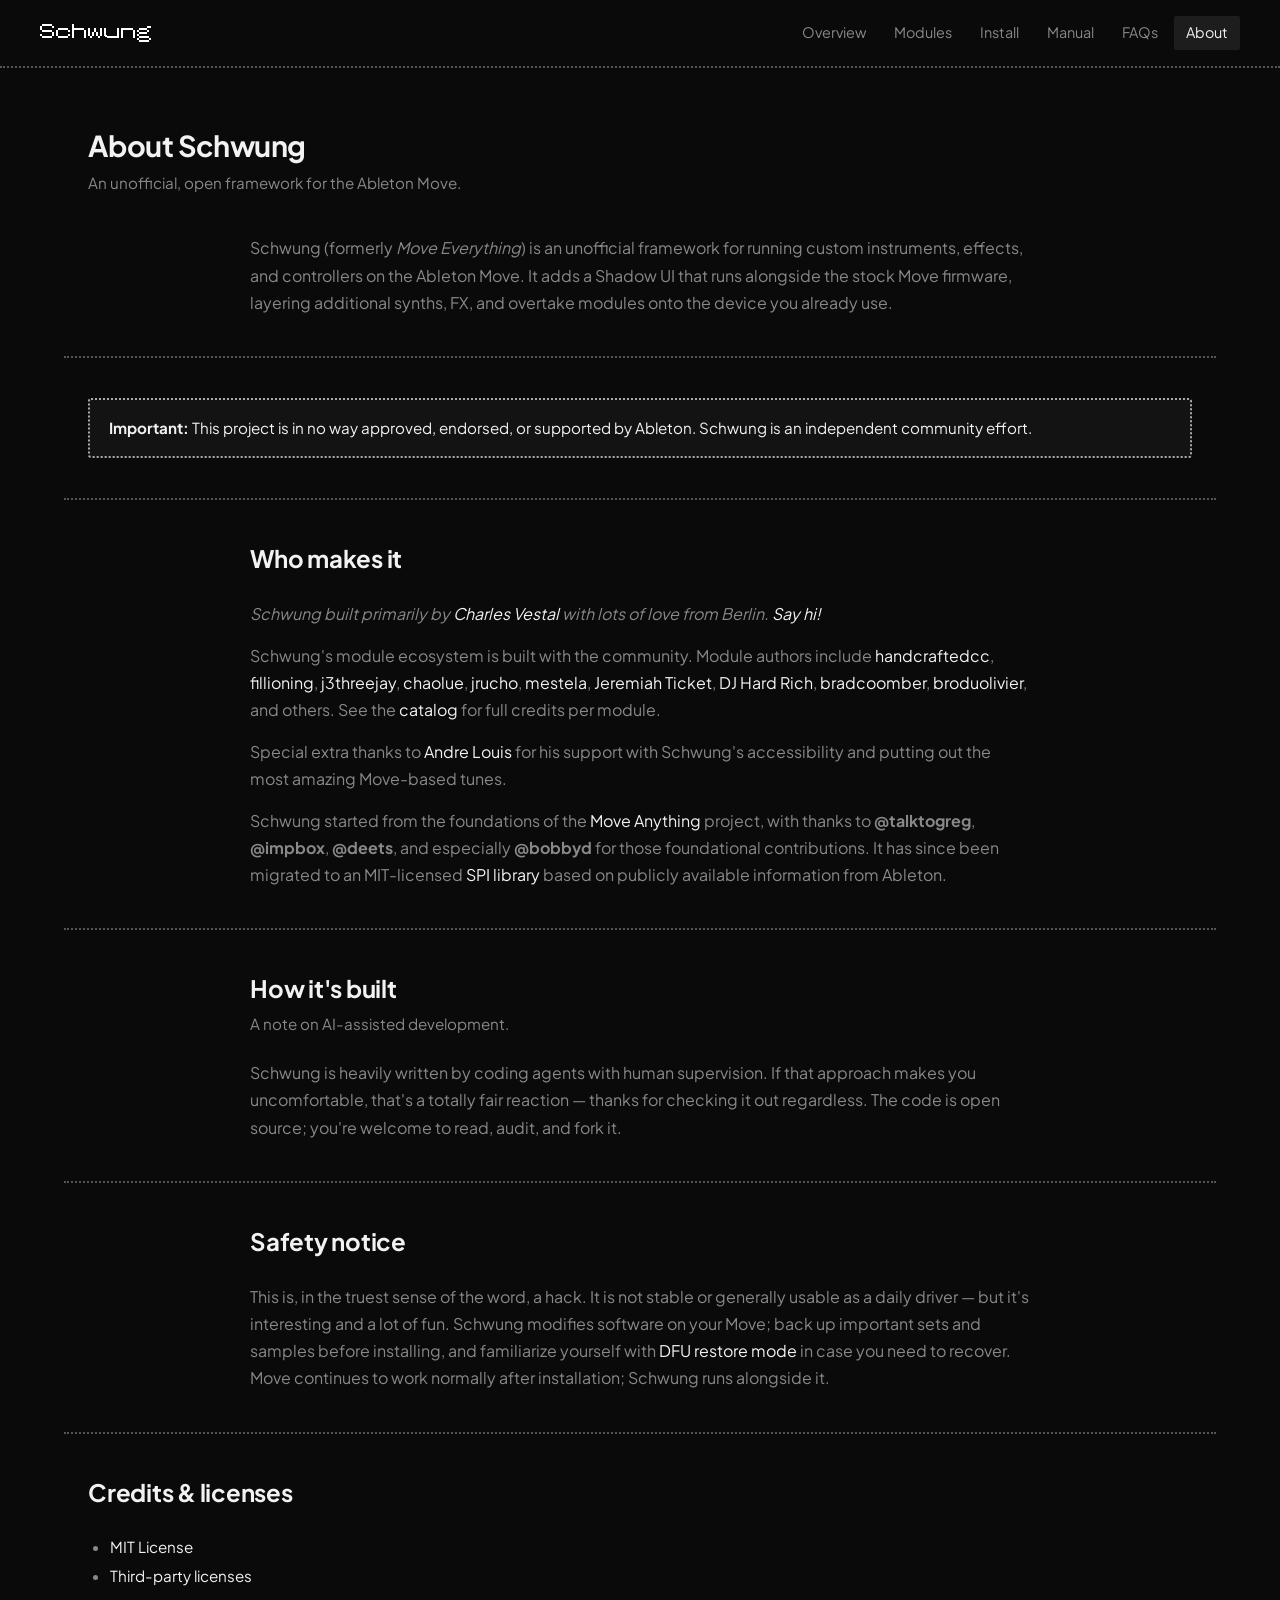
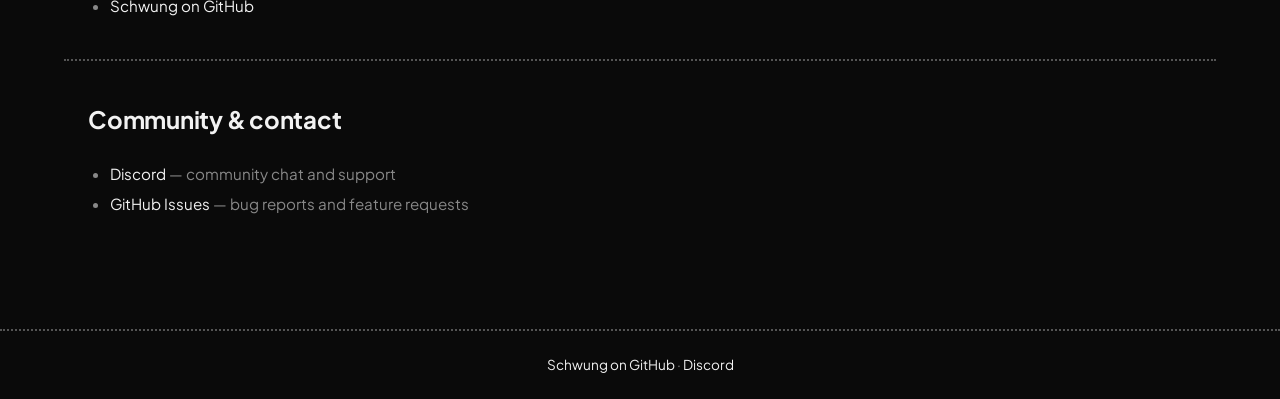
==== commit 4b240737: "Rename Catalog nav item to Modules Co-Authored-By: Claude Opus 4.7 (1M context) <noreply@anthropic.c" ====
--- a/about.html
+++ b/about.html
@@ -15,7 +15,7 @@
             </a>
             <nav class="nav-links" aria-label="Primary">
                 <a class="nav-link" href="index.html">Overview</a>
-                <a class="nav-link" href="catalog.html">Catalog</a>
+                <a class="nav-link" href="catalog.html">Modules</a>
                 <a class="nav-link" href="install.html">Install</a>
                 <a class="nav-link" href="manual.html">Manual</a>
                 <a class="nav-link" href="faqs.html">FAQs</a>
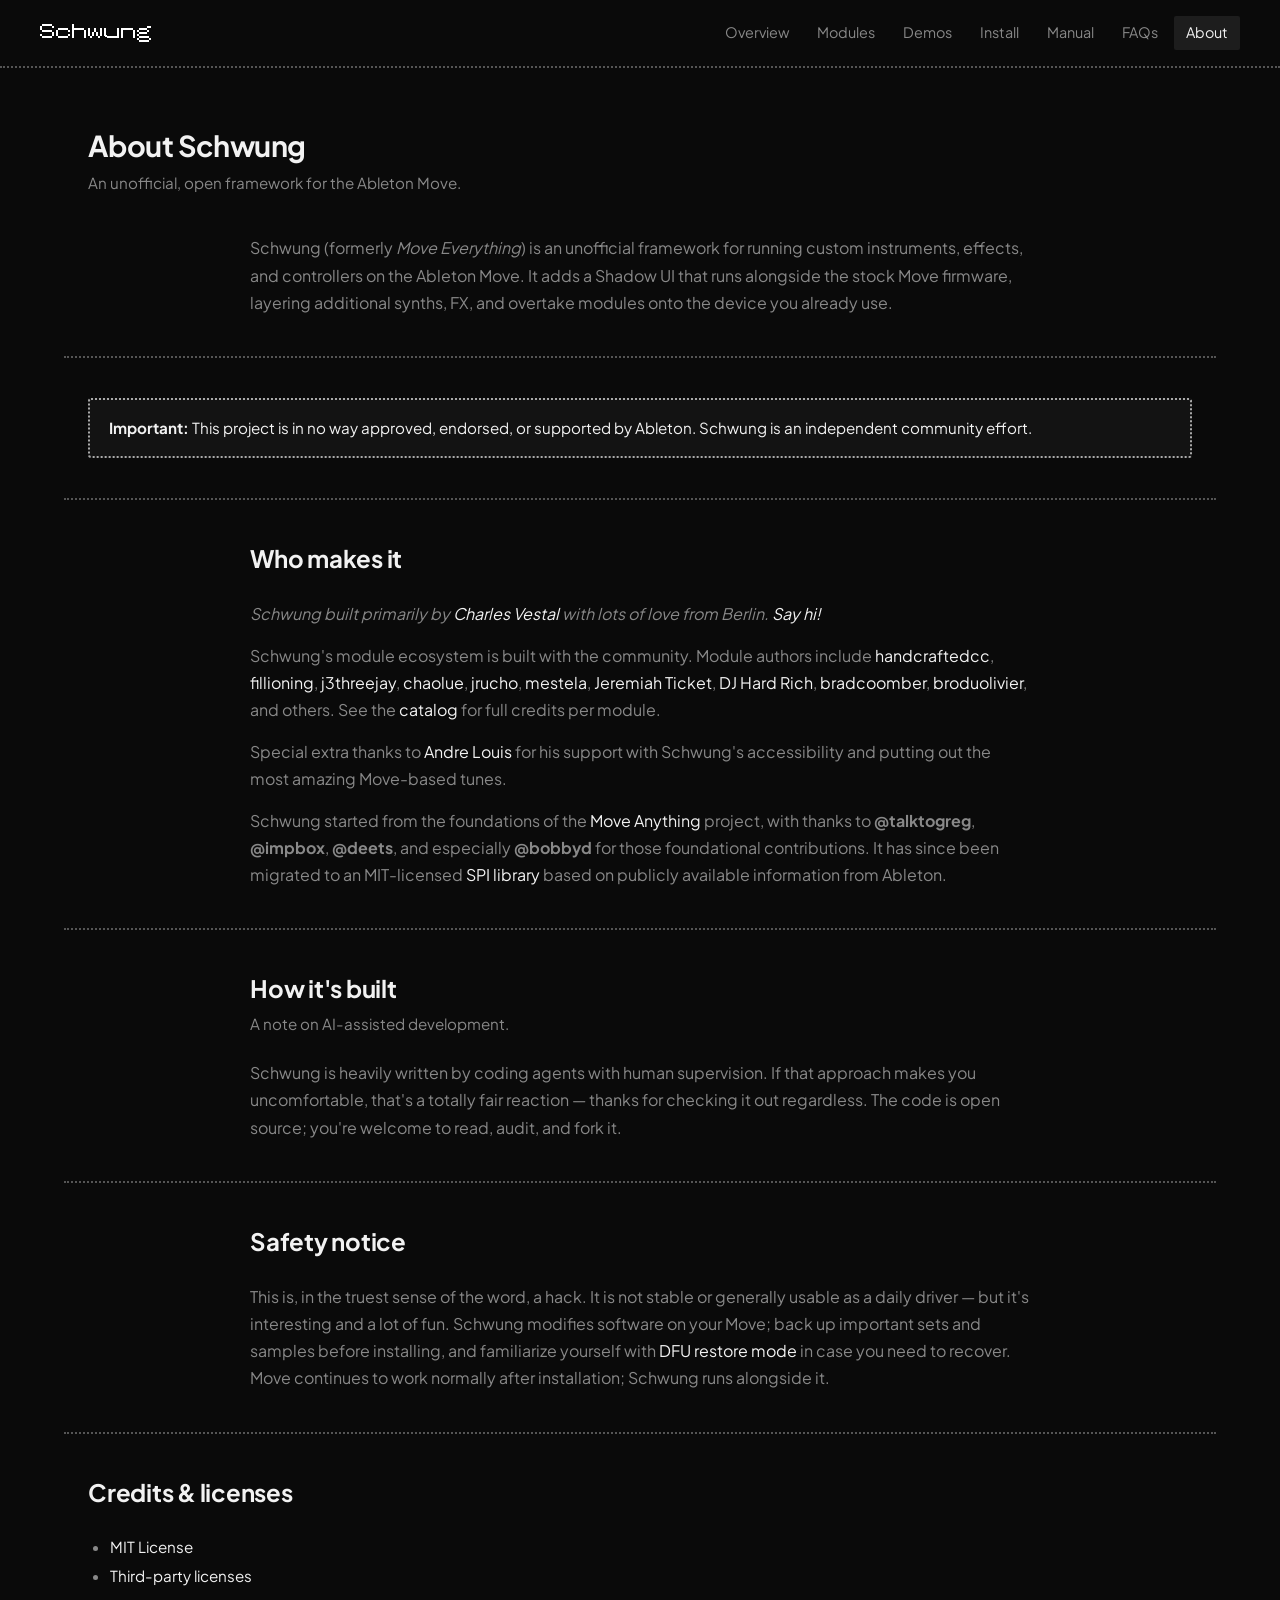
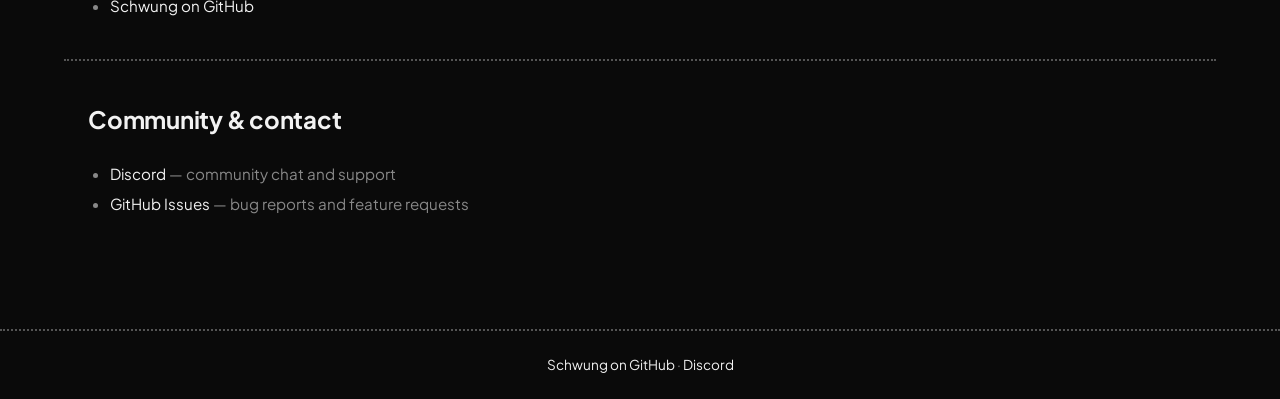
==== commit 3d9ac2e6: "Add Demos tab with YouTube playlist gallery Adds a Demos page that renders videos from the Schwung p" ====
--- a/about.html
+++ b/about.html
@@ -16,6 +16,7 @@
             <nav class="nav-links" aria-label="Primary">
                 <a class="nav-link" href="index.html">Overview</a>
                 <a class="nav-link" href="catalog.html">Modules</a>
+                <a class="nav-link" href="demos.html">Demos</a>
                 <a class="nav-link" href="install.html">Install</a>
                 <a class="nav-link" href="manual.html">Manual</a>
                 <a class="nav-link" href="faqs.html">FAQs</a>
--- a/style.css
+++ b/style.css
@@ -753,6 +753,110 @@
     color: var(--accent);
 }
 
+/* Demos gallery */
+.demos-grid {
+    display: grid;
+    grid-template-columns: repeat(auto-fill, minmax(320px, 1fr));
+    gap: 1.25rem;
+}
+
+.demos-status {
+    grid-column: 1 / -1;
+    color: var(--text-muted);
+    font-size: 0.95rem;
+    padding: 1rem 0;
+}
+
+.demo-card {
+    background: var(--bg-card);
+    border: 2px dotted var(--border);
+    border-radius: 3px;
+    overflow: hidden;
+    display: flex;
+    flex-direction: column;
+}
+
+.demo-player {
+    position: relative;
+    aspect-ratio: 16 / 9;
+    background: #000;
+}
+
+.demo-player iframe,
+.demo-player .demo-play {
+    position: absolute;
+    inset: 0;
+    width: 100%;
+    height: 100%;
+    border: 0;
+}
+
+.demo-play {
+    padding: 0;
+    margin: 0;
+    background: transparent;
+    cursor: pointer;
+    color: inherit;
+    display: block;
+}
+
+.demo-play img {
+    width: 100%;
+    height: 100%;
+    object-fit: cover;
+    display: block;
+    transition: transform 0.2s ease, opacity 0.2s ease;
+}
+
+.demo-play:hover img,
+.demo-play:focus-visible img {
+    transform: scale(1.02);
+    opacity: 0.85;
+}
+
+.demo-play-icon {
+    position: absolute;
+    top: 50%;
+    left: 50%;
+    transform: translate(-50%, -50%);
+    width: 3.25rem;
+    height: 3.25rem;
+    border-radius: 50%;
+    background: rgba(0, 0, 0, 0.65);
+    color: #fff;
+    display: flex;
+    align-items: center;
+    justify-content: center;
+    font-size: 1.1rem;
+    padding-left: 0.2rem;
+    pointer-events: none;
+    transition: background 0.15s ease;
+}
+
+.demo-play:hover .demo-play-icon,
+.demo-play:focus-visible .demo-play-icon {
+    background: rgba(0, 0, 0, 0.85);
+}
+
+.demo-meta {
+    padding: 0.85rem 1rem 1rem;
+    display: flex;
+    flex-direction: column;
+    gap: 0.25rem;
+}
+
+.demo-title {
+    font-size: 0.95rem;
+    font-weight: 600;
+    color: var(--accent);
+    line-height: 1.35;
+}
+
+.demo-date {
+    font-size: 0.8rem;
+    color: var(--text-muted);
+}
+
 /* CTA strip */
 .cta-strip {
     max-width: 1200px;
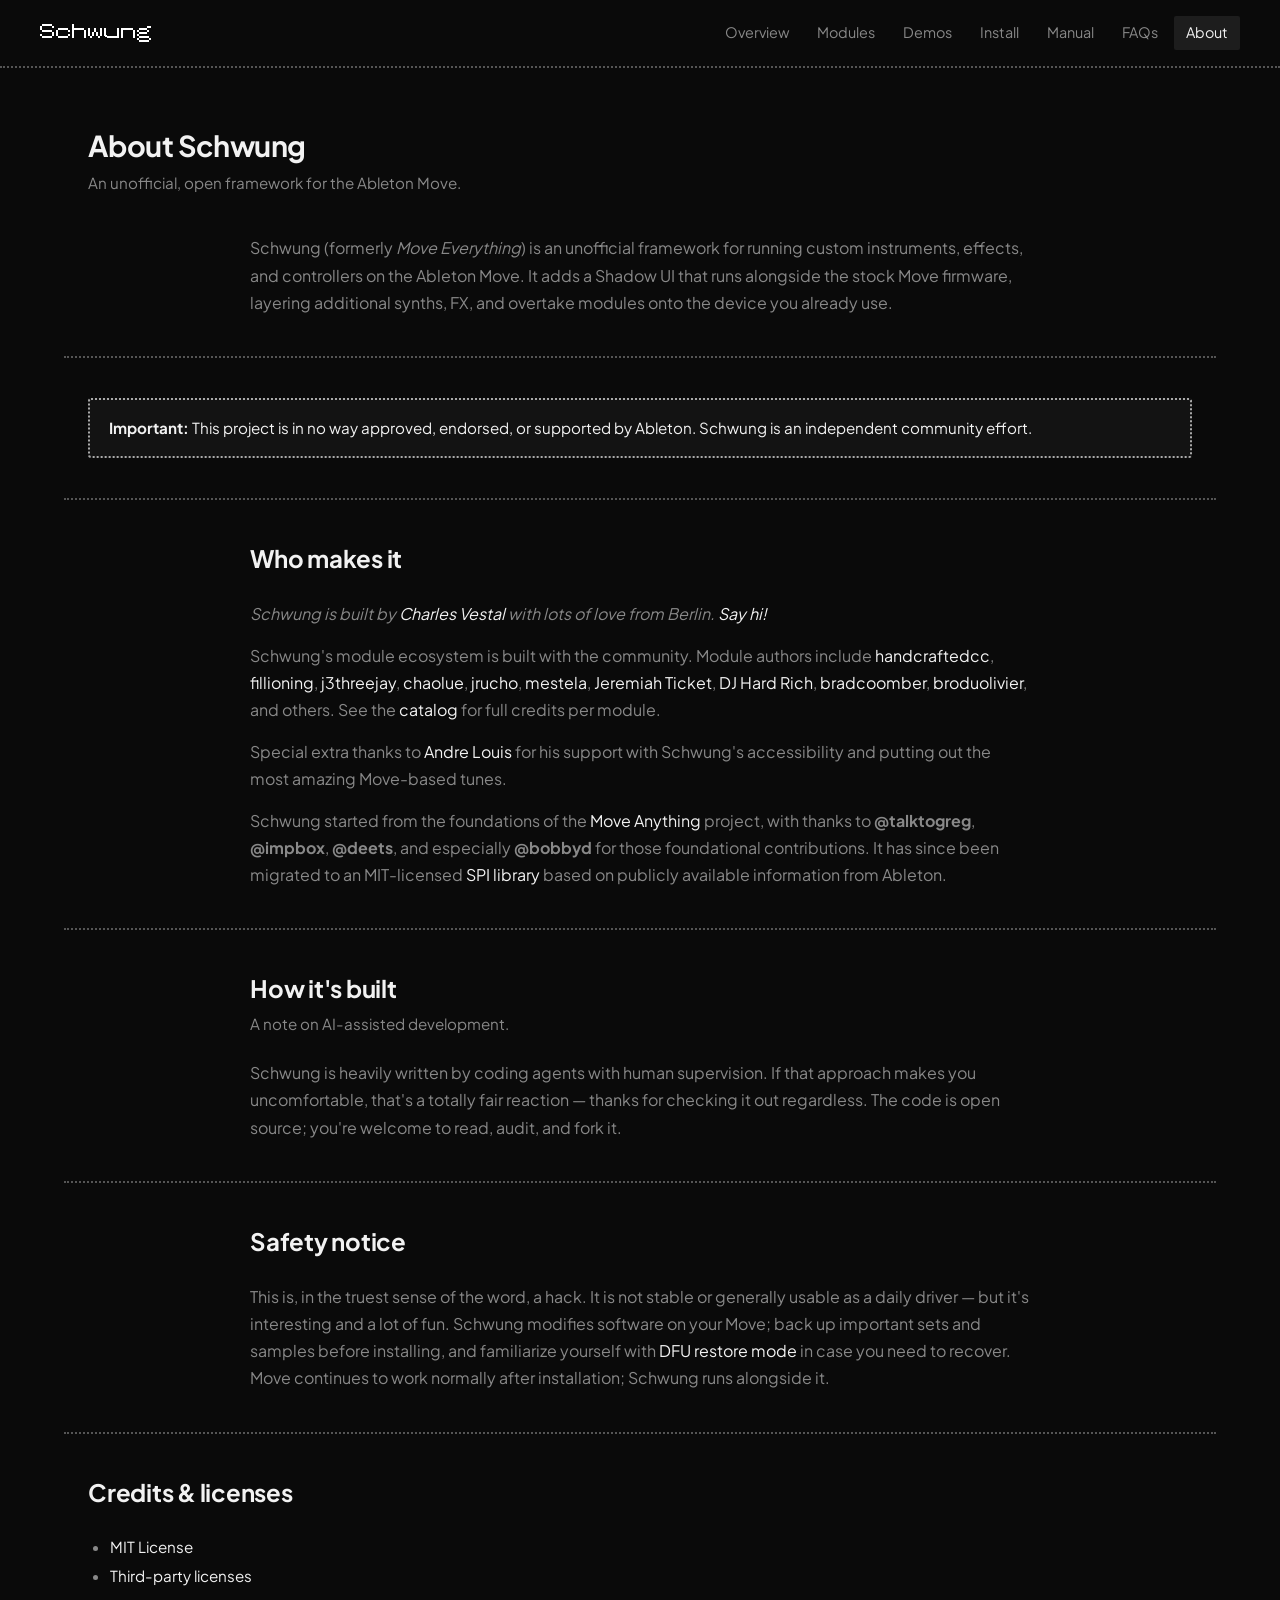
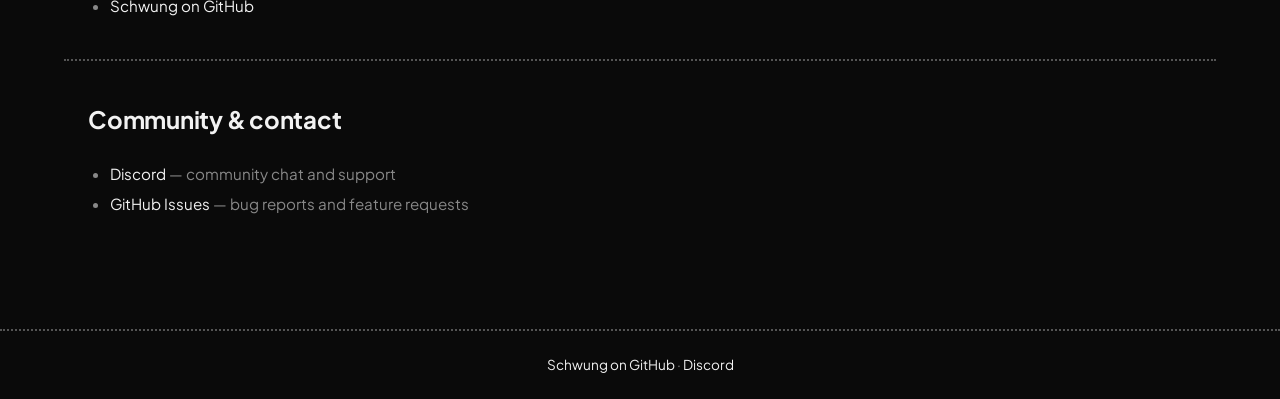
==== commit db15da17: "Typo fixes" ====
--- a/about.html
+++ b/about.html
@@ -52,7 +52,7 @@
             <div class="section-prose">
                 <p>
                     <!-- TODO: Charles bio paragraph -->
-                    <em>Schwung built primarily by <a href="https://charles.pizza">Charles Vestal</a> with lots of love from Berlin. <a href="mailto:charles@charles.pizza">Say hi!</a></em>
+                    <em>Schwung is built by <a href="https://charles.pizza">Charles Vestal</a> with lots of love from Berlin. <a href="mailto:charles@charles.pizza">Say hi!</a></em>
                 </p>
                 <p>
                     Schwung's module ecosystem is built with the community. Module authors include
--- a/style.css
+++ b/style.css
@@ -756,8 +756,8 @@
 /* Demos gallery */
 .demos-grid {
     display: grid;
-    grid-template-columns: repeat(auto-fill, minmax(320px, 1fr));
-    gap: 1.25rem;
+    grid-template-columns: repeat(auto-fill, minmax(360px, 1fr));
+    gap: 1.5rem;
 }
 
 .demos-status {
@@ -768,22 +768,20 @@
 }
 
 .demo-card {
-    background: var(--bg-card);
-    border: 2px dotted var(--border);
-    border-radius: 3px;
-    overflow: hidden;
     display: flex;
     flex-direction: column;
+    gap: 0.5rem;
 }
 
 .demo-player {
     position: relative;
     aspect-ratio: 16 / 9;
     background: #000;
-}
-
-.demo-player iframe,
-.demo-player .demo-play {
+    border-radius: 3px;
+    overflow: hidden;
+}
+
+.demo-player iframe {
     position: absolute;
     inset: 0;
     width: 100%;
@@ -791,70 +789,11 @@
     border: 0;
 }
 
-.demo-play {
-    padding: 0;
-    margin: 0;
-    background: transparent;
-    cursor: pointer;
-    color: inherit;
-    display: block;
-}
-
-.demo-play img {
-    width: 100%;
-    height: 100%;
-    object-fit: cover;
-    display: block;
-    transition: transform 0.2s ease, opacity 0.2s ease;
-}
-
-.demo-play:hover img,
-.demo-play:focus-visible img {
-    transform: scale(1.02);
-    opacity: 0.85;
-}
-
-.demo-play-icon {
-    position: absolute;
-    top: 50%;
-    left: 50%;
-    transform: translate(-50%, -50%);
-    width: 3.25rem;
-    height: 3.25rem;
-    border-radius: 50%;
-    background: rgba(0, 0, 0, 0.65);
-    color: #fff;
-    display: flex;
-    align-items: center;
-    justify-content: center;
-    font-size: 1.1rem;
-    padding-left: 0.2rem;
-    pointer-events: none;
-    transition: background 0.15s ease;
-}
-
-.demo-play:hover .demo-play-icon,
-.demo-play:focus-visible .demo-play-icon {
-    background: rgba(0, 0, 0, 0.85);
-}
-
-.demo-meta {
-    padding: 0.85rem 1rem 1rem;
-    display: flex;
-    flex-direction: column;
-    gap: 0.25rem;
-}
-
 .demo-title {
-    font-size: 0.95rem;
-    font-weight: 600;
+    font-size: 0.9rem;
+    font-weight: 500;
     color: var(--accent);
     line-height: 1.35;
-}
-
-.demo-date {
-    font-size: 0.8rem;
-    color: var(--text-muted);
 }
 
 /* CTA strip */
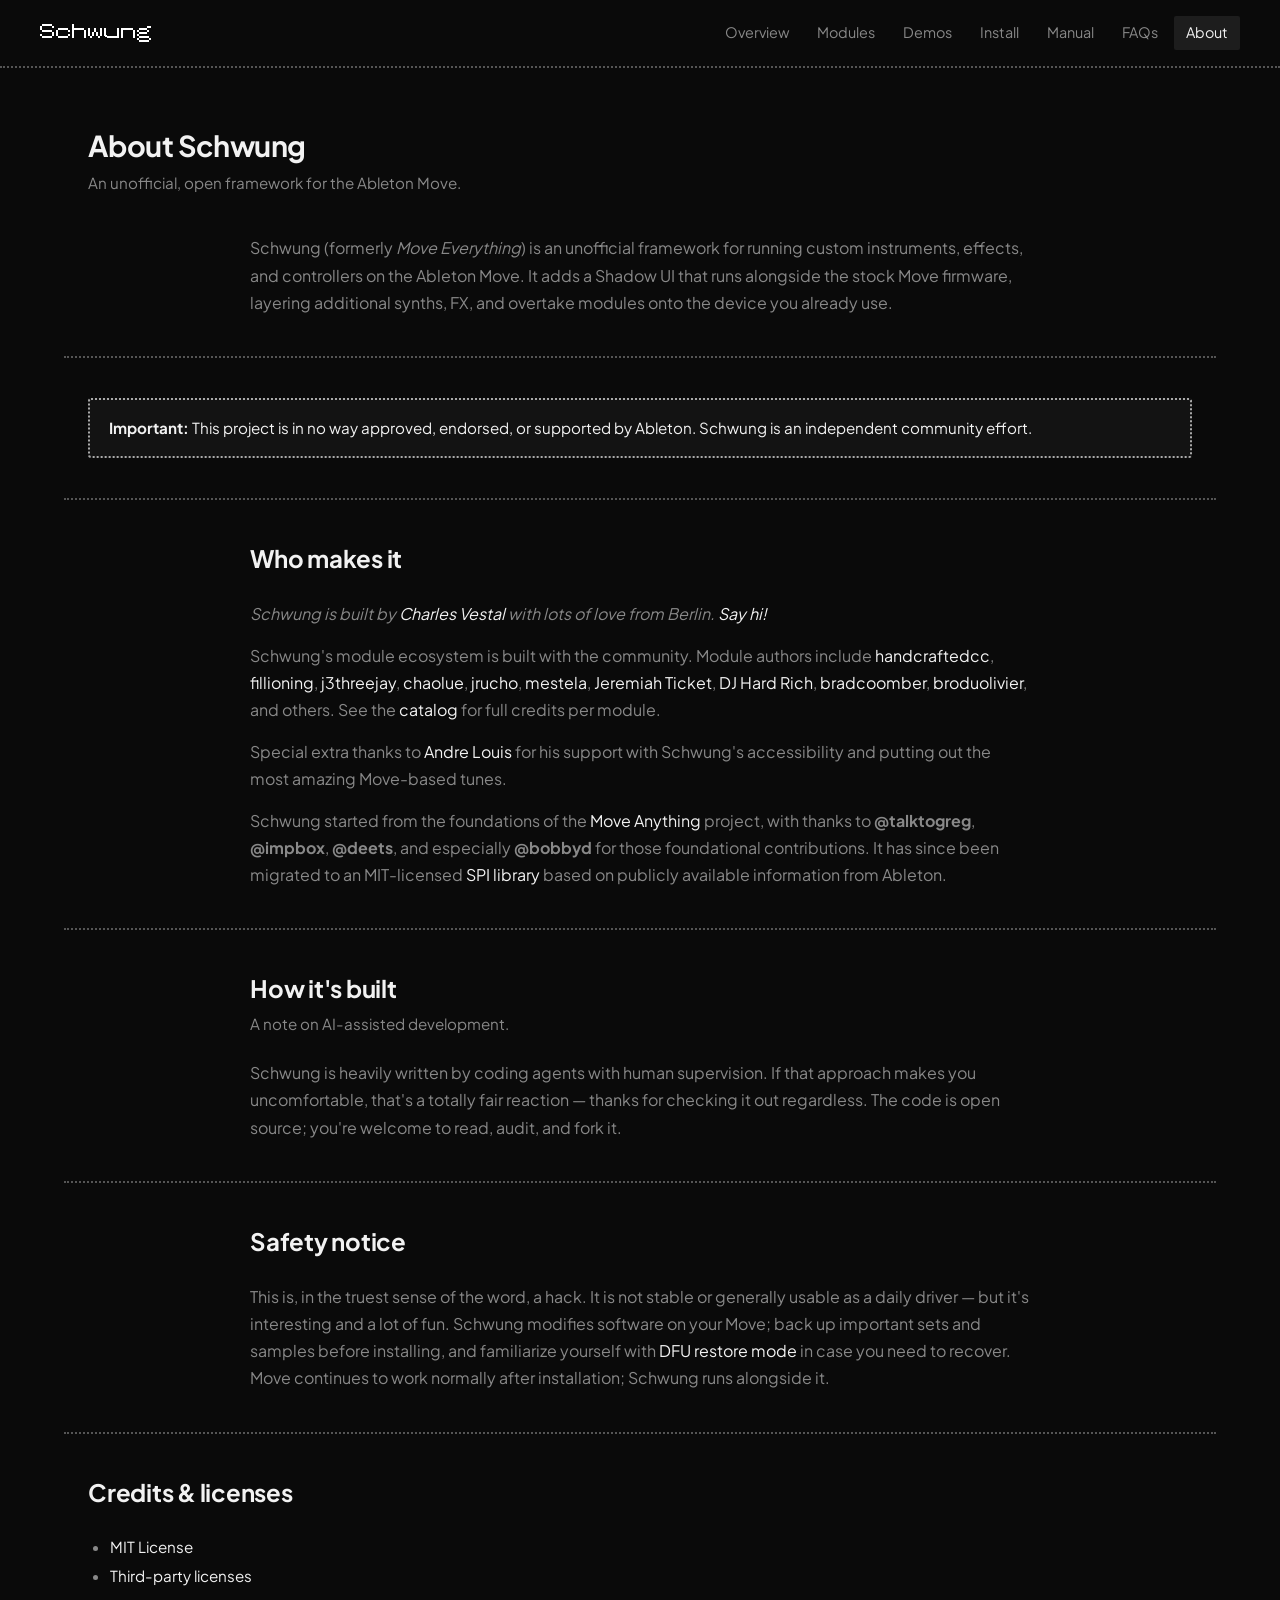
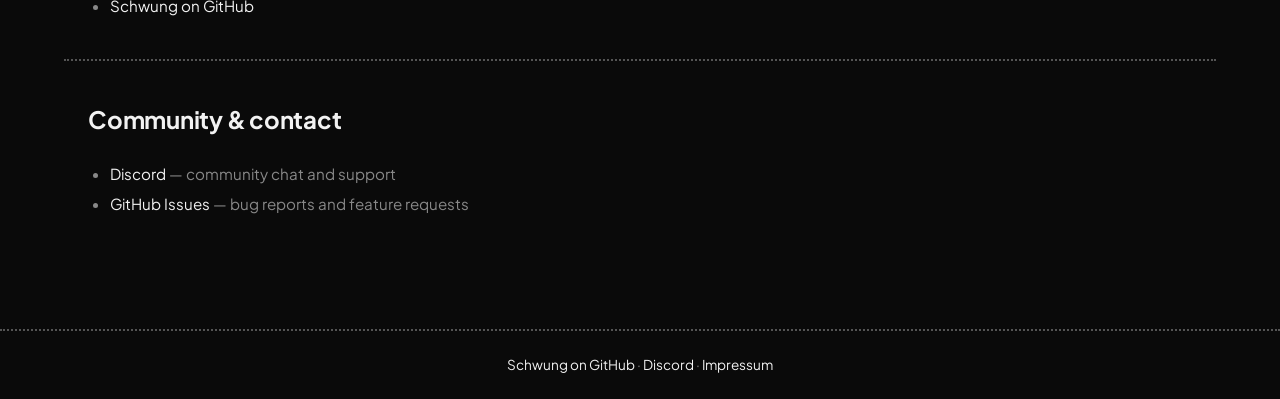
==== commit 312812d7: "Add Impressum (§5 DDG) page and footer links Co-Authored-By: Claude Opus 4.8 (1M context) <noreply@a" ====
--- a/about.html
+++ b/about.html
@@ -125,6 +125,8 @@
             <a href="https://github.com/charlesvestal/schwung" target="_blank" rel="noopener">Schwung on GitHub</a>
             ·
             <a href="https://discord.gg/GHWaZCC9bQ" target="_blank" rel="noopener">Discord</a>
+            ·
+            <a href="impressum.html">Impressum</a>
         </p>
     </footer>
 </body>
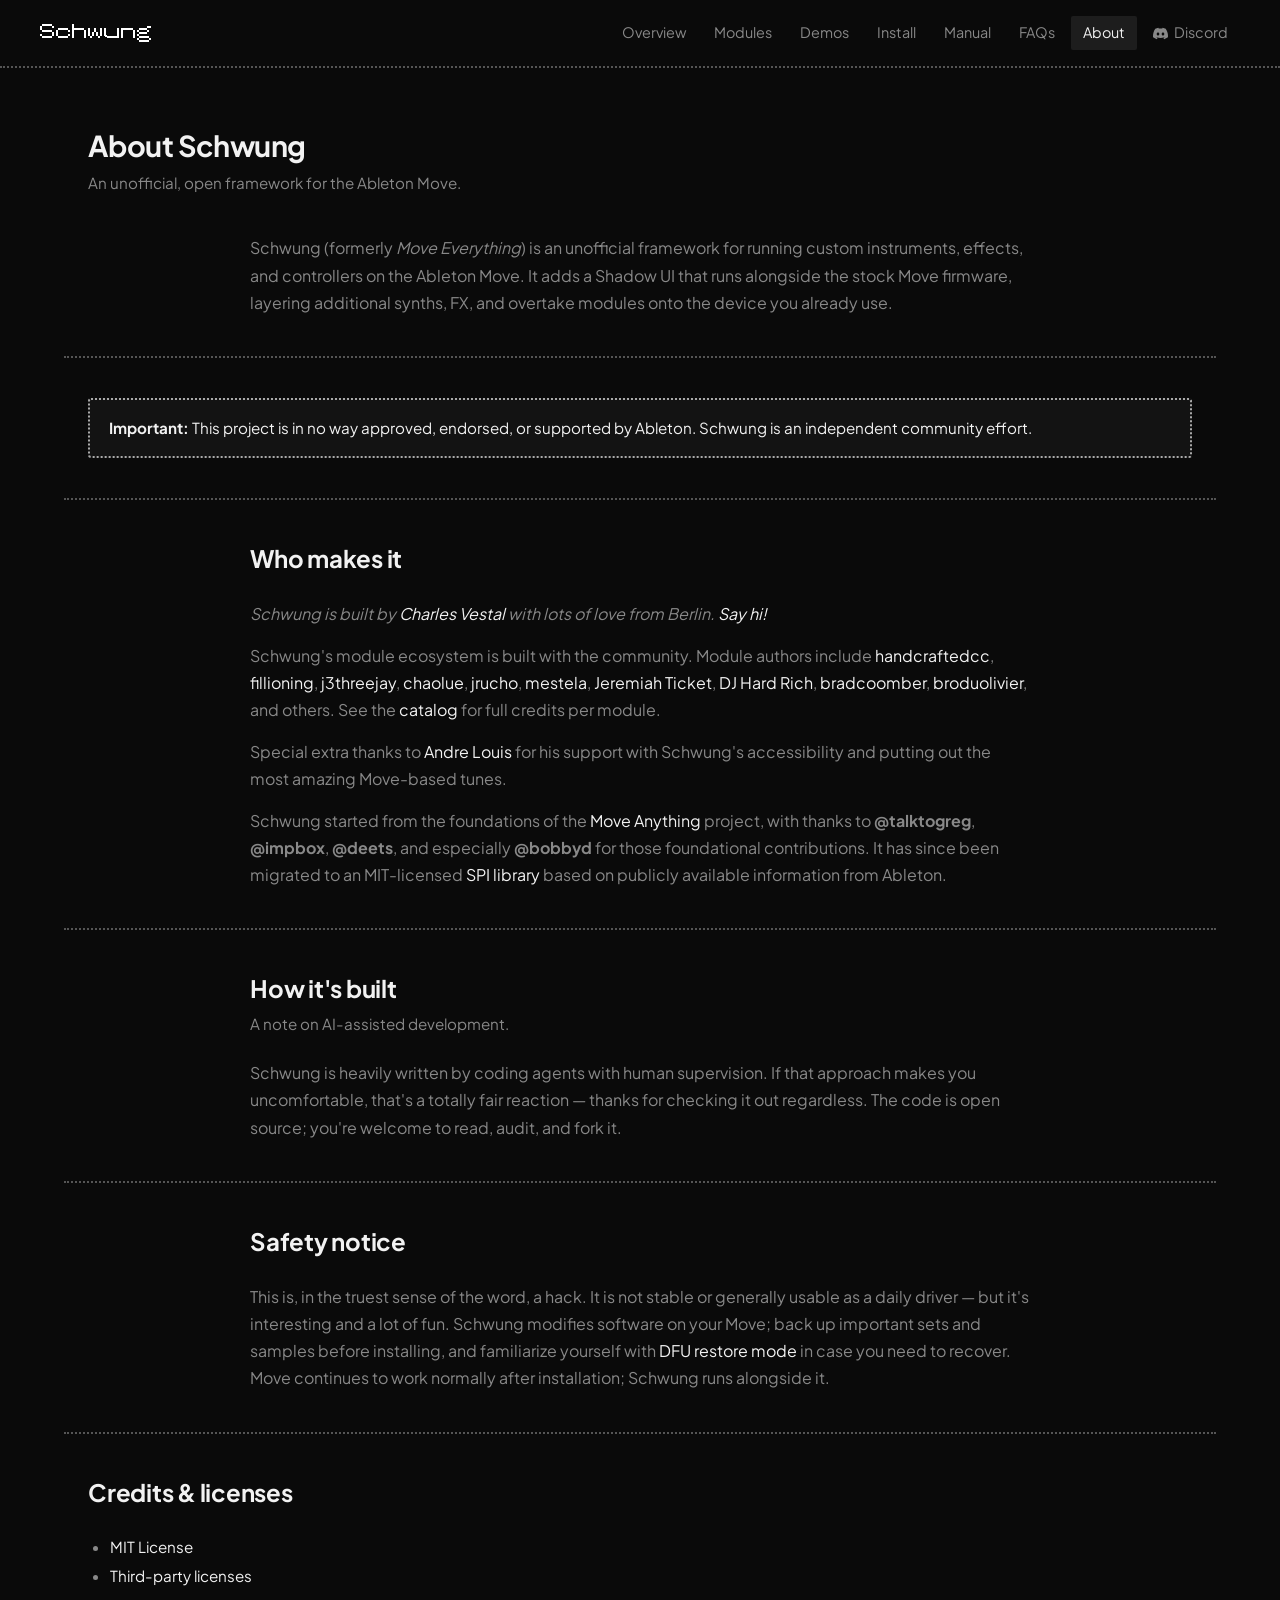
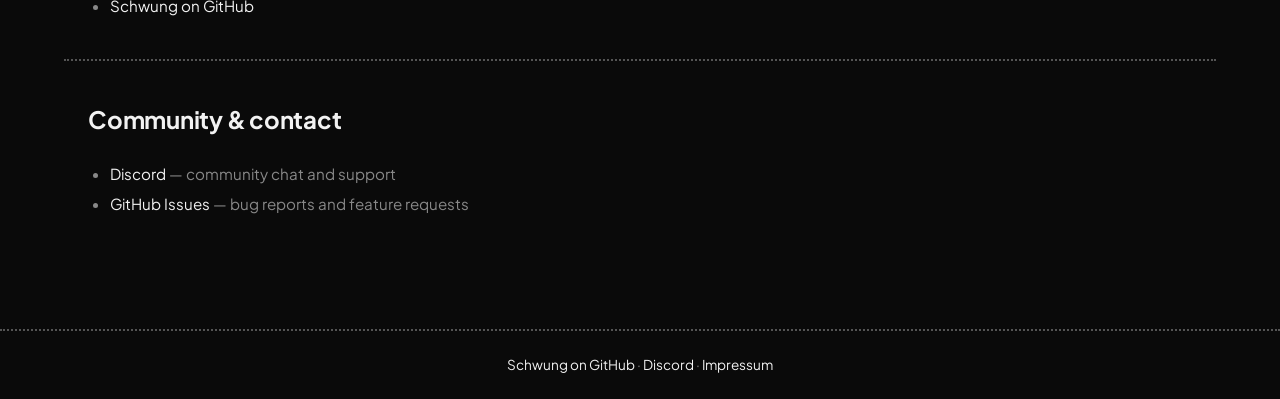
==== commit 9736b40e: "site: add Discord to the header nav Co-Authored-By: Claude Opus 5 (1M context) <noreply@anthropic.co" ====
--- a/about.html
+++ b/about.html
@@ -21,6 +21,10 @@
                 <a class="nav-link" href="manual.html">Manual</a>
                 <a class="nav-link" href="faqs.html">FAQs</a>
                 <a class="nav-link active" href="about.html" aria-current="page">About</a>
+                <a class="nav-link nav-discord" href="https://discord.gg/GHWaZCC9bQ" target="_blank" rel="noopener">
+                    <svg viewBox="0 0 127.14 96.36" aria-hidden="true" focusable="false"><path fill="currentColor" d="M107.7 8.07A105.15 105.15 0 0 0 81.47 0a72.06 72.06 0 0 0-3.36 6.83 97.68 97.68 0 0 0-29.11 0A72.37 72.37 0 0 0 45.64 0a105.89 105.89 0 0 0-26.25 8.09C2.79 32.65-1.71 56.6.54 80.21a105.73 105.73 0 0 0 32.17 16.15 77.7 77.7 0 0 0 6.89-11.11 68.42 68.42 0 0 1-10.85-5.18c.91-.66 1.8-1.34 2.66-2a75.57 75.57 0 0 0 64.32 0c.87.71 1.76 1.39 2.66 2a68.68 68.68 0 0 1-10.87 5.19 77 77 0 0 0 6.89 11.1 105.25 105.25 0 0 0 32.19-16.14c2.64-27.38-4.51-51.11-18.9-72.15ZM42.45 65.69C36.18 65.69 31 60 31 53s5-12.74 11.43-12.74S54 46 53.89 53s-5.05 12.69-11.44 12.69Zm42.24 0C78.41 65.69 73.25 60 73.25 53s5-12.74 11.44-12.74S96.23 46 96.12 53s-5.04 12.69-11.43 12.69Z"/></svg>
+                    Discord
+                </a>
             </nav>
         </div>
     </header>
--- a/style.css
+++ b/style.css
@@ -186,6 +186,18 @@
     background: rgba(255, 255, 255, 0.08);
 }
 
+.nav-discord {
+    display: inline-flex;
+    align-items: center;
+    gap: 0.35rem;
+}
+
+.nav-discord svg {
+    width: 15px;
+    height: 15px;
+    display: block;
+}
+
 .hero-already-installed {
     margin-top: 0.4rem;
     font-size: 0.8rem;
